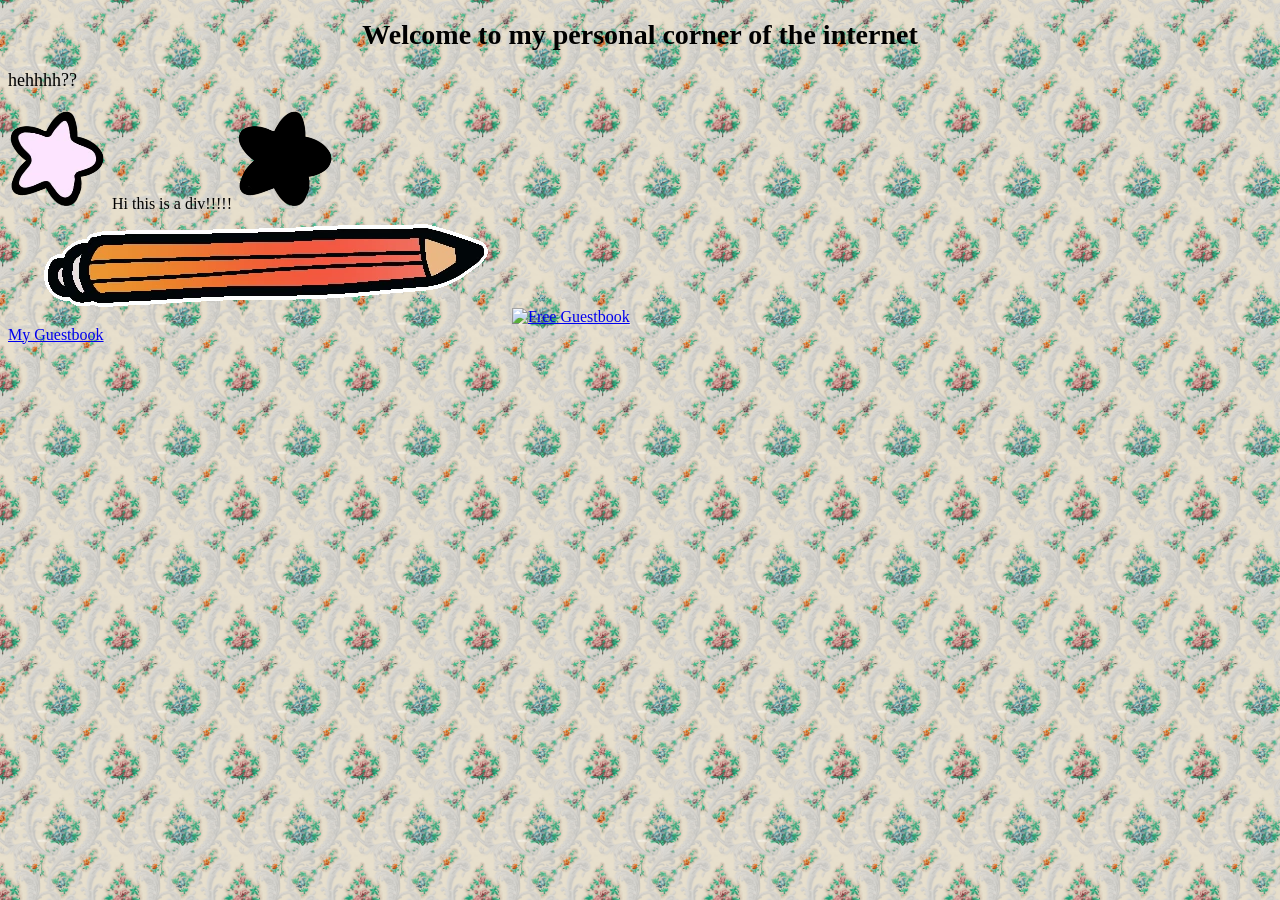
==== index.html @ 7109f37d "improved visuals, added todo list" ====
<!DOCTYPE html>
<html lang="en">
<head>
    <link rel="stylesheet" href="style.css">
    <meta charset="UTF-8">
    <meta name="description" content="Notes with Broph portfolio website">
    <meta name="keywords" content="Graphic Design, Facilitation, Creativity">
    <meta name="author" content="Megan Brophy">
    <meta name="viewport" content="width=device-width: 80%, initial-scale=1.0">
    <title>Notes With Broph</title>
</head>
<body>
    <h1>Welcome to my personal corner of the internet</h1>
    <p>hehhhh??</p>
    <div id="container">
        <img src = "assets/pinkstar.webp">
        <text>Hi this is a div!!!!!</text>
        <img src = "assets/blackstar.webp">
    </div>
    <img src = 'assets\pencil.webp'>
    <a href="http://www.smartgb.com" target="_blank"><img alt="Free Guestbook" border="0" src="http://extras2.smartgb.com/b/logo3_88_31.gif" width="88" height="31"></a><br><a href="http://users2.smartgb.com/g/g.php?a=s&i=g26-41610-8c">My Guestbook</a>

</body>
</html>
---- style.css ----
body {
    background-image: url('assets/bg.jpg');
    background-size: 120px;

}

@font-face {
    font-family: "noteswithbroph";
    src: url('assets/NotesWithBroph-Regular.ttf') format("truetype");
}

div.main {
  background-image: url('assets/background.webp');
  max-width: 1000px;
  margin: 0 auto;
  color: black;
  border-radius:25px;
}

div.container {
    background-color: white; 
    border: pink 3px dashed;
    padding: var(--padding);
    max-width: 700px;
    margin: 0 auto;
    color: black;
    border-radius: 25px;
}

div.scrollable {
    background-color: rgb(194, 96, 96); 
    border: pink 3px dashed;
    padding: var(--padding);
    max-width: 700px;
    max-height: 150px;
    margin: 0 auto;
    color: black;
    border-radius: 25px;
    overflow:auto;
}

div.portfolio {
    background-color: rgb(52, 151, 190); 
    padding: var(--padding);
    max-width: 700px;
    max-height: 100px;
    margin: 0 auto;
    color: black;
    border-radius: 25px;
}

header {
    text-align: center;
}

h1 {
  color: black;
  text-align: center;
  font-family: "noteswithbroph";
  font-size: 28px;
}

h2 {
  font-family: "noteswithbroph";
  font-size: 24px;
  text-align: center;
}

h3 {
  font-family: "noteswithbroph";
  font-size: 18px;
  text-align: center;
}

p {
  font-family: "noteswithbroph";
  font-size: 18px;
}

.draggable {
  touch-action: none;
  user-select: none;
  cursor: grab;
}

.draggable:active {
  cursor: grabbing;
}
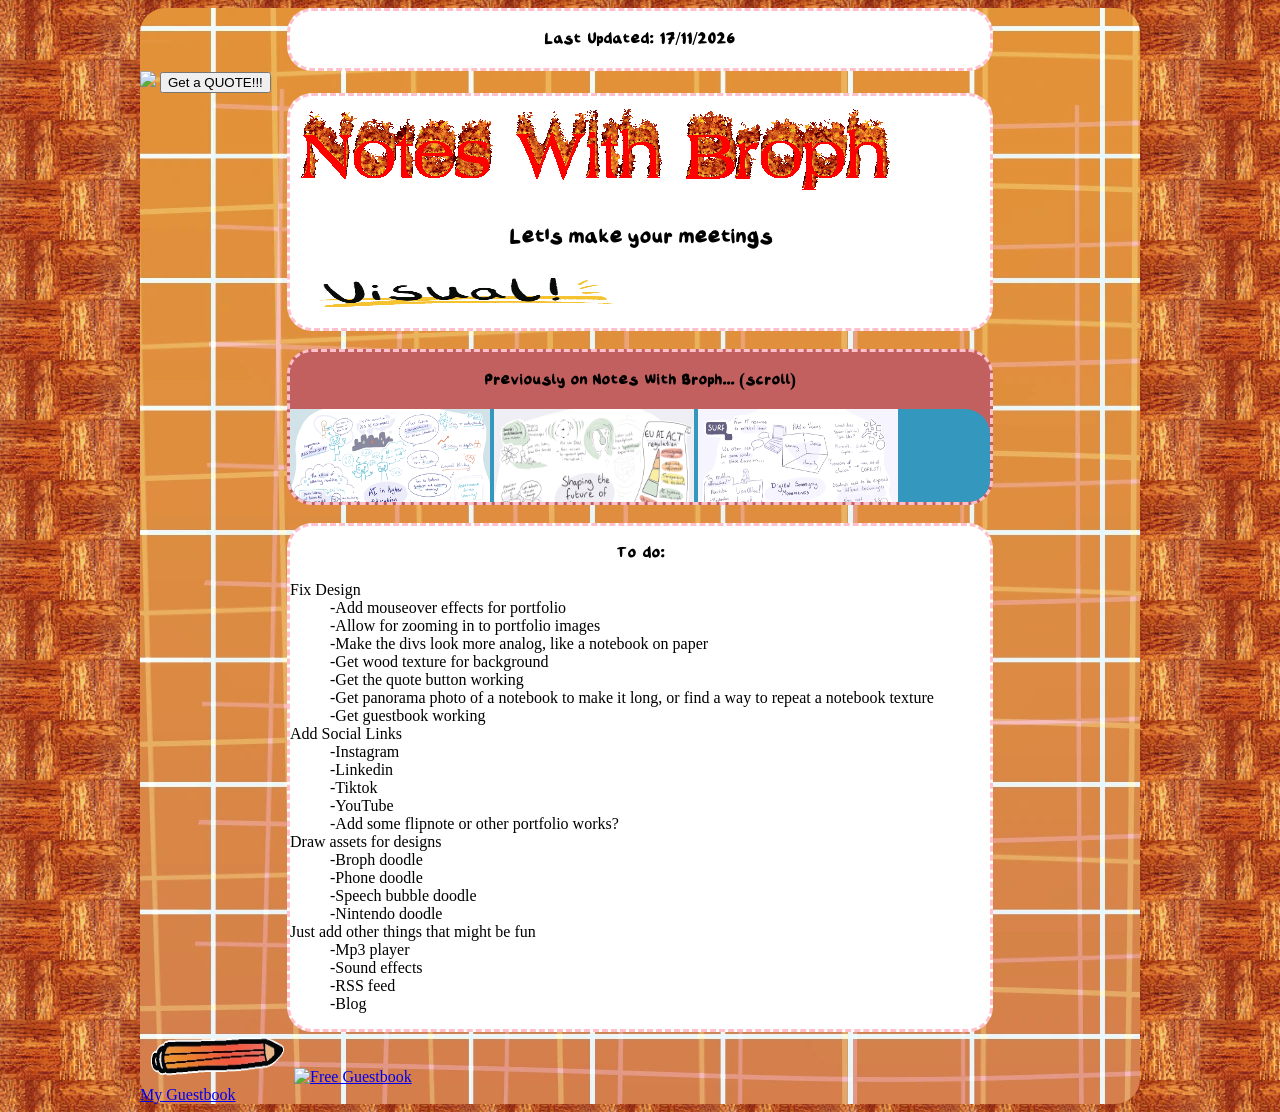
==== commit fb0607f2: "added new assets" ====
--- a/index.html
+++ b/index.html
@@ -2,6 +2,8 @@
 <html lang="en">
 <head>
     <link rel="stylesheet" href="style.css">
+    <script src="https://cdn.jsdelivr.net/npm/interactjs/dist/interact.min.js" defer></script>
+    <script src="main.js" defer></script>
     <meta charset="UTF-8">
     <meta name="description" content="Notes with Broph portfolio website">
     <meta name="keywords" content="Graphic Design, Facilitation, Creativity">
@@ -10,15 +12,66 @@
     <title>Notes With Broph</title>
 </head>
 <body>
-    <h1>Welcome to my personal corner of the internet</h1>
-    <p>hehhhh??</p>
-    <div id="container">
-        <img src = "assets/pinkstar.webp">
-        <text>Hi this is a div!!!!!</text>
-        <img src = "assets/blackstar.webp">
+    <div class="main">
+        <div class="container">
+            <h3>Last Updated: 17/11/2026</h3>
+        </div>
+        <div class=""container">
+            <img src="logo.webp">
+            <button> Get a QUOTE!!! </button>
+            <div class = container>
+
+            <img src="assets/title.gif">
+            <h2>Let's make your meetings</h2> 
+            <centre>
+                <p>
+                <img src="assets/visual.GIF" alt="visual, but it's animated" width="350" height="40" align="middle">
+                </p>
+            </centre>
+            </div>
+        </div>
+        <br>
+        <div class="scrollable">
+            <h3>Previously on Notes With Broph... (scroll)</h3>
+            <div class ="portfolio">
+                <img src="assets/ai_higher_education.webp" alt="visual summary of concerns about AI in higher education" width="200" height="180">
+                <img src="assets/shaping_future_learning.webp" alt="visual summary of how AI may impact the future of learning and education" width="200" height="180">
+                <img src="assets/digital_sovereignty.webp" alt="visual summary of digital sovereignty movements in Europe" width="200" height="180">
+            </div> 
+        <img src = "assets/pinkstar.webp" alt="star" width="20" height="20"> <img src = "assets/blackstar.webp" alt="star" width="20" height="20">
+        </div>
+        <br>
+        <div class="container">
+            <h3>To do:</h3>
+            <dl>
+                <dt>Fix Design</dt>
+                    <dd>-Add mouseover effects for portfolio</dd>
+                    <dd>-Allow for zooming in to portfolio images</dd>
+                    <dd>-Make  the divs look more analog, like a notebook on paper</dd>
+                    <dd>-Get wood texture for background</dd>
+                    <dd>-Get the quote button working</dd>
+                    <dd>-Get panorama photo of a notebook to make it long, or find a way to repeat a notebook texture</dd>
+                    <dd>-Get guestbook working</dd>
+                <dt>Add Social Links</dt>
+                    <dd>-Instagram</dd>
+                    <dd>-Linkedin</dd>
+                    <dd>-Tiktok</dd>
+                    <dd>-YouTube</dd>
+                    <dd>-Add some flipnote or other portfolio works?</dd>
+                <dt>Draw assets for designs</dt>
+                    <dd>-Broph doodle</dd>
+                    <dd>-Phone doodle</dd>
+                    <dd>-Speech bubble doodle</dd>
+                    <dd>-Nintendo doodle</dd>
+                <dt>Just add other things that might be fun</dt>
+                    <dd>-Mp3 player</dd>
+                    <dd>-Sound effects</dd>
+                    <dd>-RSS feed</dd>
+                    <dd>-Blog</dd>
+            </dl>
+        </div>
+        <img src="assets/pencil.webp" alt="pencil" width="150" height="50" class="draggable">
+        <a href="http://www.smartgb.com" target="_blank"><img alt="Free Guestbook" border="0" src="http://extras2.smartgb.com/b/logo3_88_31.gif" width="88" height="31"></a><br><a href="http://users2.smartgb.com/g/g.php?a=s&i=g26-41610-8c">My Guestbook</a>
     </div>
-    <img src = 'assets\pencil.webp'>
-    <a href="http://www.smartgb.com" target="_blank"><img alt="Free Guestbook" border="0" src="http://extras2.smartgb.com/b/logo3_88_31.gif" width="88" height="31"></a><br><a href="http://users2.smartgb.com/g/g.php?a=s&i=g26-41610-8c">My Guestbook</a>
-
 </body>
 </html> 
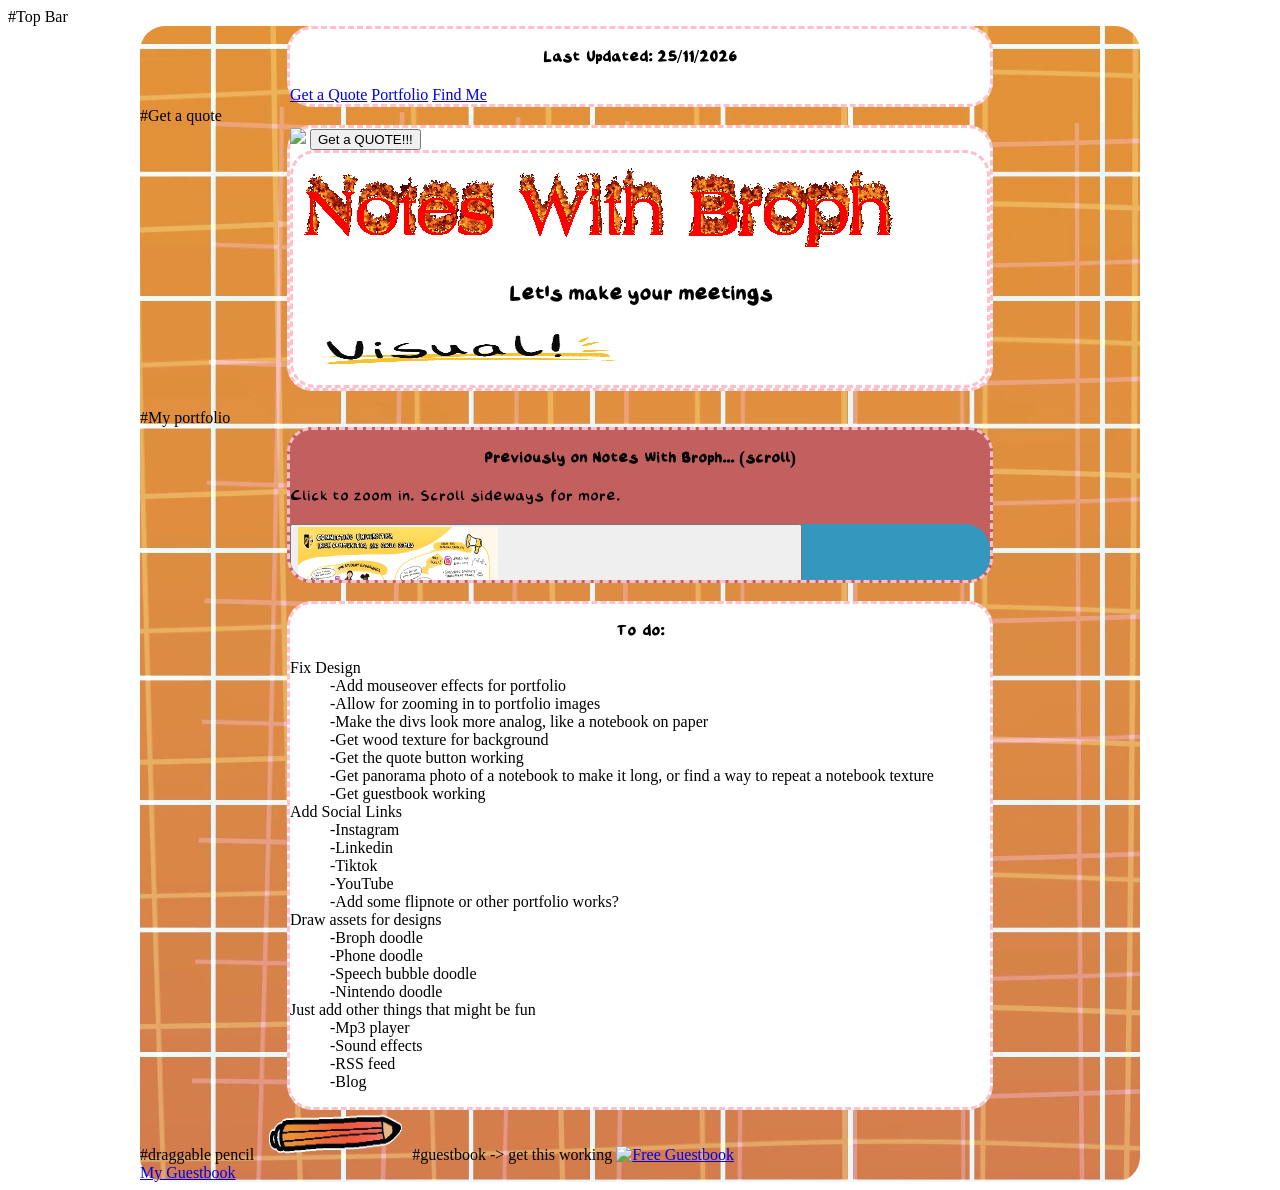
==== commit 246c6be7: "Add new assets and update index.html for improved portfolio section" ====
--- a/index.html
+++ b/index.html
@@ -12,11 +12,19 @@
     <title>Notes With Broph</title>
 </head>
 <body>
+
+#Top Bar
     <div class="main">
         <div class="container">
-            <h3>Last Updated: 17/11/2026</h3>
+            <h3>Last Updated: 25/11/2026</h3>
+            <a href="#quote">Get a Quote</a>
+            <a href="#portfolio">Portfolio</a>
+            <a href="#socials">Find Me</a>
         </div>
-        <div class=""container">
+
+#Get a quote
+        <section id="quote">
+        <div class="container">
             <img src="logo.webp">
             <button> Get a QUOTE!!! </button>
             <div class = container>
@@ -30,17 +38,53 @@
             </centre>
             </div>
         </div>
+        </section>
         <br>
+
+#My portfolio     
+        <section id="portfolio">
         <div class="scrollable">
             <h3>Previously on Notes With Broph... (scroll)</h3>
+            <p>Click to zoom in. Scroll sideways for more.</p>
             <div class ="portfolio">
+                <button class="polaroid" style="--r:-2deg" data-src="assets/den_haag_uni_project.webp">
+                <img src="assets/den_haag_uni_project.webp" alt="visual summary of a meeting with Den Haag GAA regarding using the Gaelic Games Development Fun to improve integration with local universities." width="200" height="180">
+                <span>Den Haag GAA University Collaboration Proposal</span>
+                </button>
+
+                <button class="polaroid" style="--r:-2deg" data-src="assets/shaping_future_learning.webp">
+                <img src="assets/shaping_future_learning.webp" alt="visual summary of how AI may impact the future of learning and education" width="200" height="180">
+                <span>Shaping Future Learning</span>
+                </button>
+
+                <button class="polaroid" style="--r:-2deg" data-src="assets/gge_coaching_full.webp">
+                <img src="assets/gge_coaching_full.webp" alt="visual summary of the introduction to Gaelic Games Coaching training that took place in Brussels." width="200" height="180">
+                <span>Intro to Gaelic Games Coaching Training</span>
+                </button>
+
+                <button class="polaroid" style="--r:-2deg" data-src="assets/digital_sovereignty.webp">
+                <img src="assets/digital_sovereignty.webp" alt="visual summary of digital sovereignty movements in Europe and at the European Union level" width="200" height="180">
+                <span>European Digital Sovereignty</span>
+                </button>
+
+                <button class="polaroid" style="--r:-2deg" data-src="assets/ai_higher_education.webp">
                 <img src="assets/ai_higher_education.webp" alt="visual summary of concerns about AI in higher education" width="200" height="180">
-                <img src="assets/shaping_future_learning.webp" alt="visual summary of how AI may impact the future of learning and education" width="200" height="180">
-                <img src="assets/digital_sovereignty.webp" alt="visual summary of digital sovereignty movements in Europe" width="200" height="180">
+                <span>AI in higher education</span>
+                </button>
+
+                <button class="polaroid" style="--r:-2deg" data-src="assets/team4teams_q4_2026.webp">
+                <img src="assets/team4teams_q4_2026.webp" alt="visual summary of the q4 2026 meeting for the organisation Team4Teams" width="200" height="180">
+                <span>European Digital Sovereignty</span>
+                </button>
+
             </div> 
+
         <img src = "assets/pinkstar.webp" alt="star" width="20" height="20"> <img src = "assets/blackstar.webp" alt="star" width="20" height="20">
         </div>
+        </section>
+
         <br>
+
         <div class="container">
             <h3>To do:</h3>
             <dl>
@@ -70,8 +114,13 @@
                     <dd>-Blog</dd>
             </dl>
         </div>
+
+        #draggable pencil
         <img src="assets/pencil.webp" alt="pencil" width="150" height="50" class="draggable">
+
+        #guestbook -> get this working
         <a href="http://www.smartgb.com" target="_blank"><img alt="Free Guestbook" border="0" src="http://extras2.smartgb.com/b/logo3_88_31.gif" width="88" height="31"></a><br><a href="http://users2.smartgb.com/g/g.php?a=s&i=g26-41610-8c">My Guestbook</a>
     </div>
+    
 </body>
 </html> 
--- a/style.css
+++ b/style.css
@@ -1,12 +1,24 @@
+@font-face {
+    font-family: "noteswithbroph";
+    src: url('assets/NotesWithBroph-Regular.ttf') format("truetype");
+
+:root {
+    --ink: #1f1b2e;
+    --paper: #fffdf5;
+    --line: #cfe3ee;
+    --pink: #ff8fb8;
+    --blue: #3497be;
+    --tape: #ffe27a;
+    --hand: "noteswithbroph";
+    --type: "Courier New";
+}
+
 body {
     background-image: url('assets/bg.jpg');
     background-size: 120px;
-
+    font: 16px
 }
 
-@font-face {
-    font-family: "noteswithbroph";
-    src: url('assets/NotesWithBroph-Regular.ttf') format("truetype");
 }
 
 div.main {
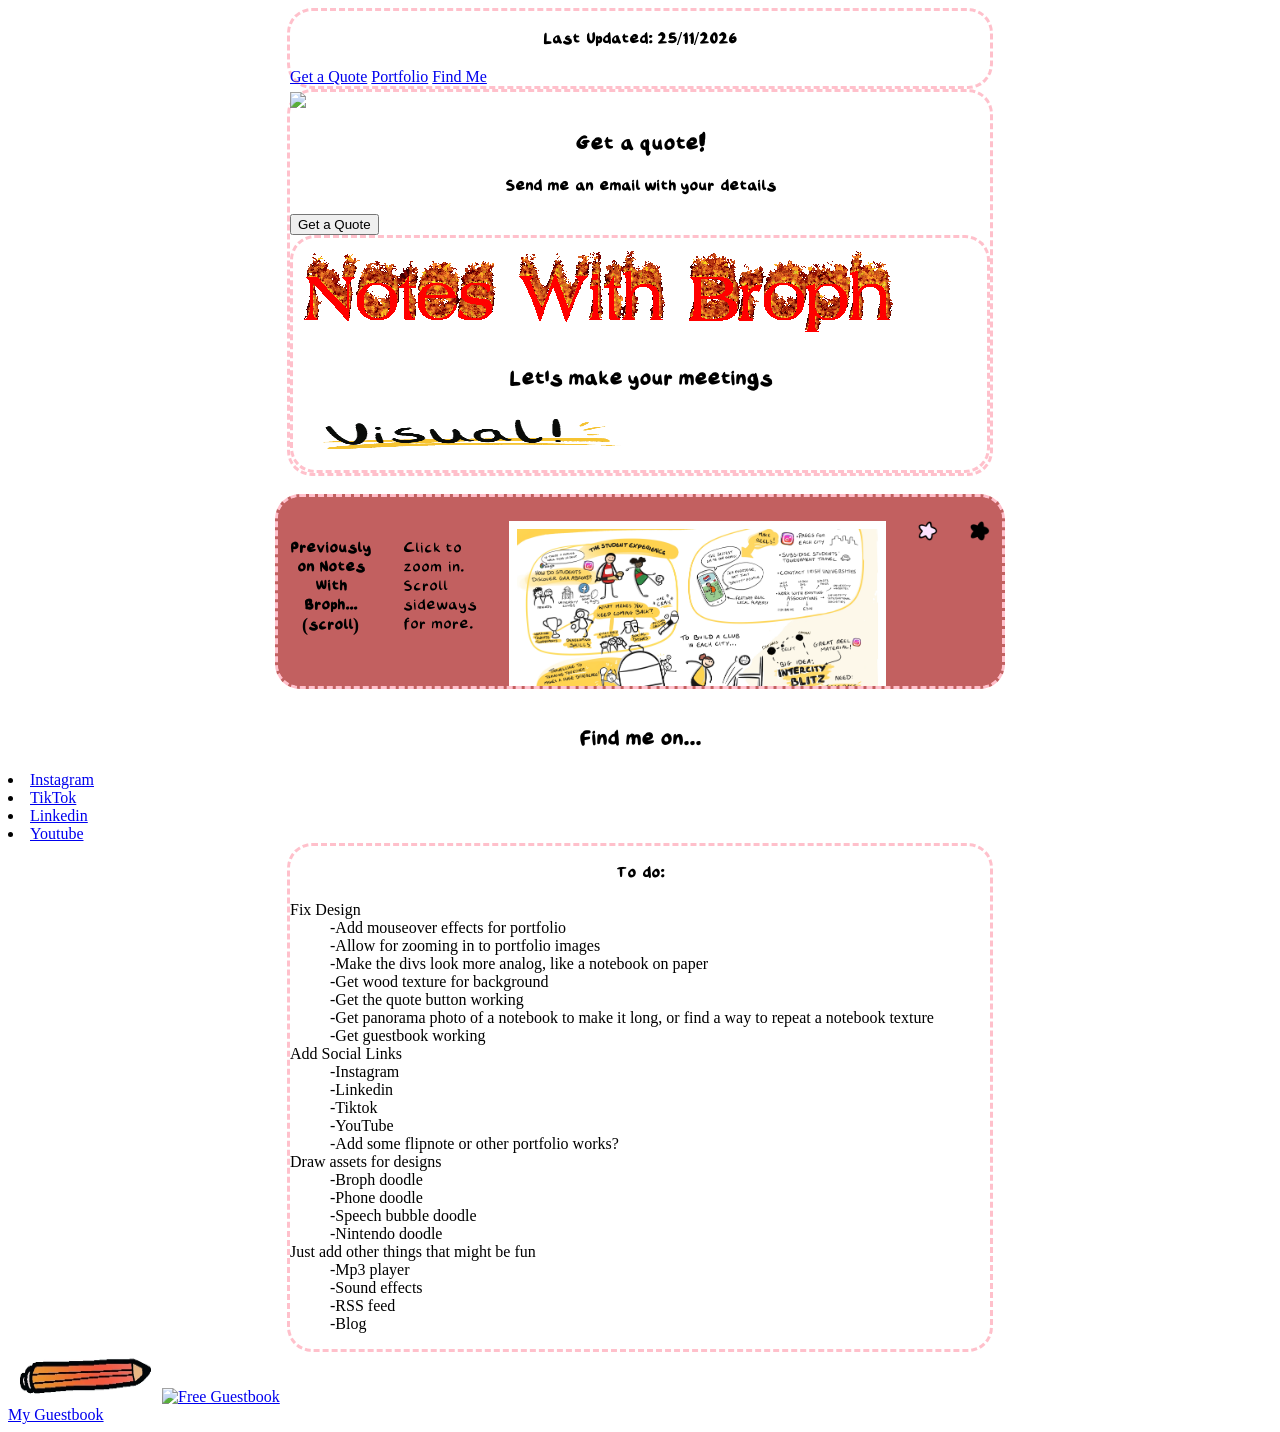
==== commit bc355826: "Refactor index.html and style.css for improved layout and styling" ====
--- a/index.html
+++ b/index.html
@@ -13,8 +13,8 @@
 </head>
 <body>
 
-#Top Bar
-    <div class="main">
+<!-- Top Bar -->
+    <div class="bg">
         <div class="container">
             <h3>Last Updated: 25/11/2026</h3>
             <a href="#quote">Get a Quote</a>
@@ -22,18 +22,22 @@
             <a href="#socials">Find Me</a>
         </div>
 
-#Get a quote
+<!-- Get a quote -->
         <section id="quote">
         <div class="container">
             <img src="logo.webp">
-            <button> Get a QUOTE!!! </button>
+            <!-- How do I get buttons working-->
+            <h2>Get a quote!</h2> <h3> Send me an email with your details</h3>
+            <a href="mailto:noteswithbroph@gmail.com">
+                 <button id="btnOutlook">Get a Quote</button>
+            </a>
             <div class = container>
 
             <img src="assets/title.gif">
             <h2>Let's make your meetings</h2> 
             <centre>
                 <p>
-                <img src="assets/visual.GIF" alt="visual, but it's animated" width="350" height="40" align="middle">
+                <img src="assets/visual.GIF" alt="the word visual, but it's animated" width="350" height="40" align="middle">
                 </p>
             </centre>
             </div>
@@ -41,7 +45,7 @@
         </section>
         <br>
 
-#My portfolio     
+<!-- My portfolio -->     
         <section id="portfolio">
         <div class="scrollable">
             <h3>Previously on Notes With Broph... (scroll)</h3>
@@ -85,6 +89,18 @@
 
         <br>
 
+        <section id="socials">
+            <h2 id="socials">Find me on...</h2>
+            <!--add doodle gifs of each logo-->
+            <ul class="socials"></ul>
+                <li><a href="https://www.instagram.com/noteswithbroph/">Instagram</a></li>
+                <li><a href="https://www.tiktok.com/@noteswithbroph">TikTok</a></li>
+                <li><a href="https://www.linkedin.com/in/meganbrophydesign/">Linkedin</a></li>
+                <!--update to actual nwb page-->
+                <li><a href="https://www.youtube.com/@meggodoodles">Youtube</a></li>
+            </ul>
+        </section>
+
         <div class="container">
             <h3>To do:</h3>
             <dl>
@@ -115,10 +131,10 @@
             </dl>
         </div>
 
-        #draggable pencil
+        <!-- draggable pencil -->
         <img src="assets/pencil.webp" alt="pencil" width="150" height="50" class="draggable">
 
-        #guestbook -> get this working
+        <!-- guestbook -> get this working -->
         <a href="http://www.smartgb.com" target="_blank"><img alt="Free Guestbook" border="0" src="http://extras2.smartgb.com/b/logo3_88_31.gif" width="88" height="31"></a><br><a href="http://users2.smartgb.com/g/g.php?a=s&i=g26-41610-8c">My Guestbook</a>
     </div>
     
--- a/style.css
+++ b/style.css
@@ -18,6 +18,12 @@
     background-size: 120px;
     font: 16px
 }
+
+}
+
+div.bg {
+    background-color: var(--blue);
+    color: var(--blue);
 
 }
 
@@ -42,13 +48,16 @@
 div.scrollable {
     background-color: rgb(194, 96, 96); 
     border: pink 3px dashed;
-    padding: var(--padding);
+    padding: 24px 12px 32px;
     max-width: 700px;
     max-height: 150px;
     margin: 0 auto;
     color: black;
+    display: flex; 
+    gap: 32px;
     border-radius: 25px;
-    overflow:auto;
+    overflow-x:auto; 
+    scroll-snap-type: x proximity;
 }
 
 div.portfolio {
@@ -60,6 +69,32 @@
     color: black;
     border-radius: 25px;
 }
+
+.polaroid {
+  position: relative; 
+  flex: 0 0 224px; 
+  scroll-snap-align: center;
+  padding: 8px 8px 12px; 
+  cursor: zoom-in;
+  background: #fff; 
+  border: 2px solid var(--ink); 
+  box-shadow: 4px 4px 0 var(--ink);
+  tranform: rotate(var(--r));
+  transition: transform 0.5s var(--ease);
+  color: var(--ink);
+}
+.polaroid::before {
+    content: ""; 
+    position: absolute; top: -12px; left: 50%;
+    width: 64px; height: 20px; margin-left: -32px;
+    background: var(--tape); 
+    opacity: 0.85; 
+    transform: rotate(-4deg);
+}
+.polaroid img { display: block; width: 100%; height: 180px; object-fit: cover; }
+.polaroid span { display: block; margin-top: 8px; font-size: 18px; line-height: 24px; }
+.polaroid:hover { transform: rotate(0) scale(1.04); }
+.polaroid:active { transform: rotate(0) scale(0.98); }
 
 header {
     text-align: center;
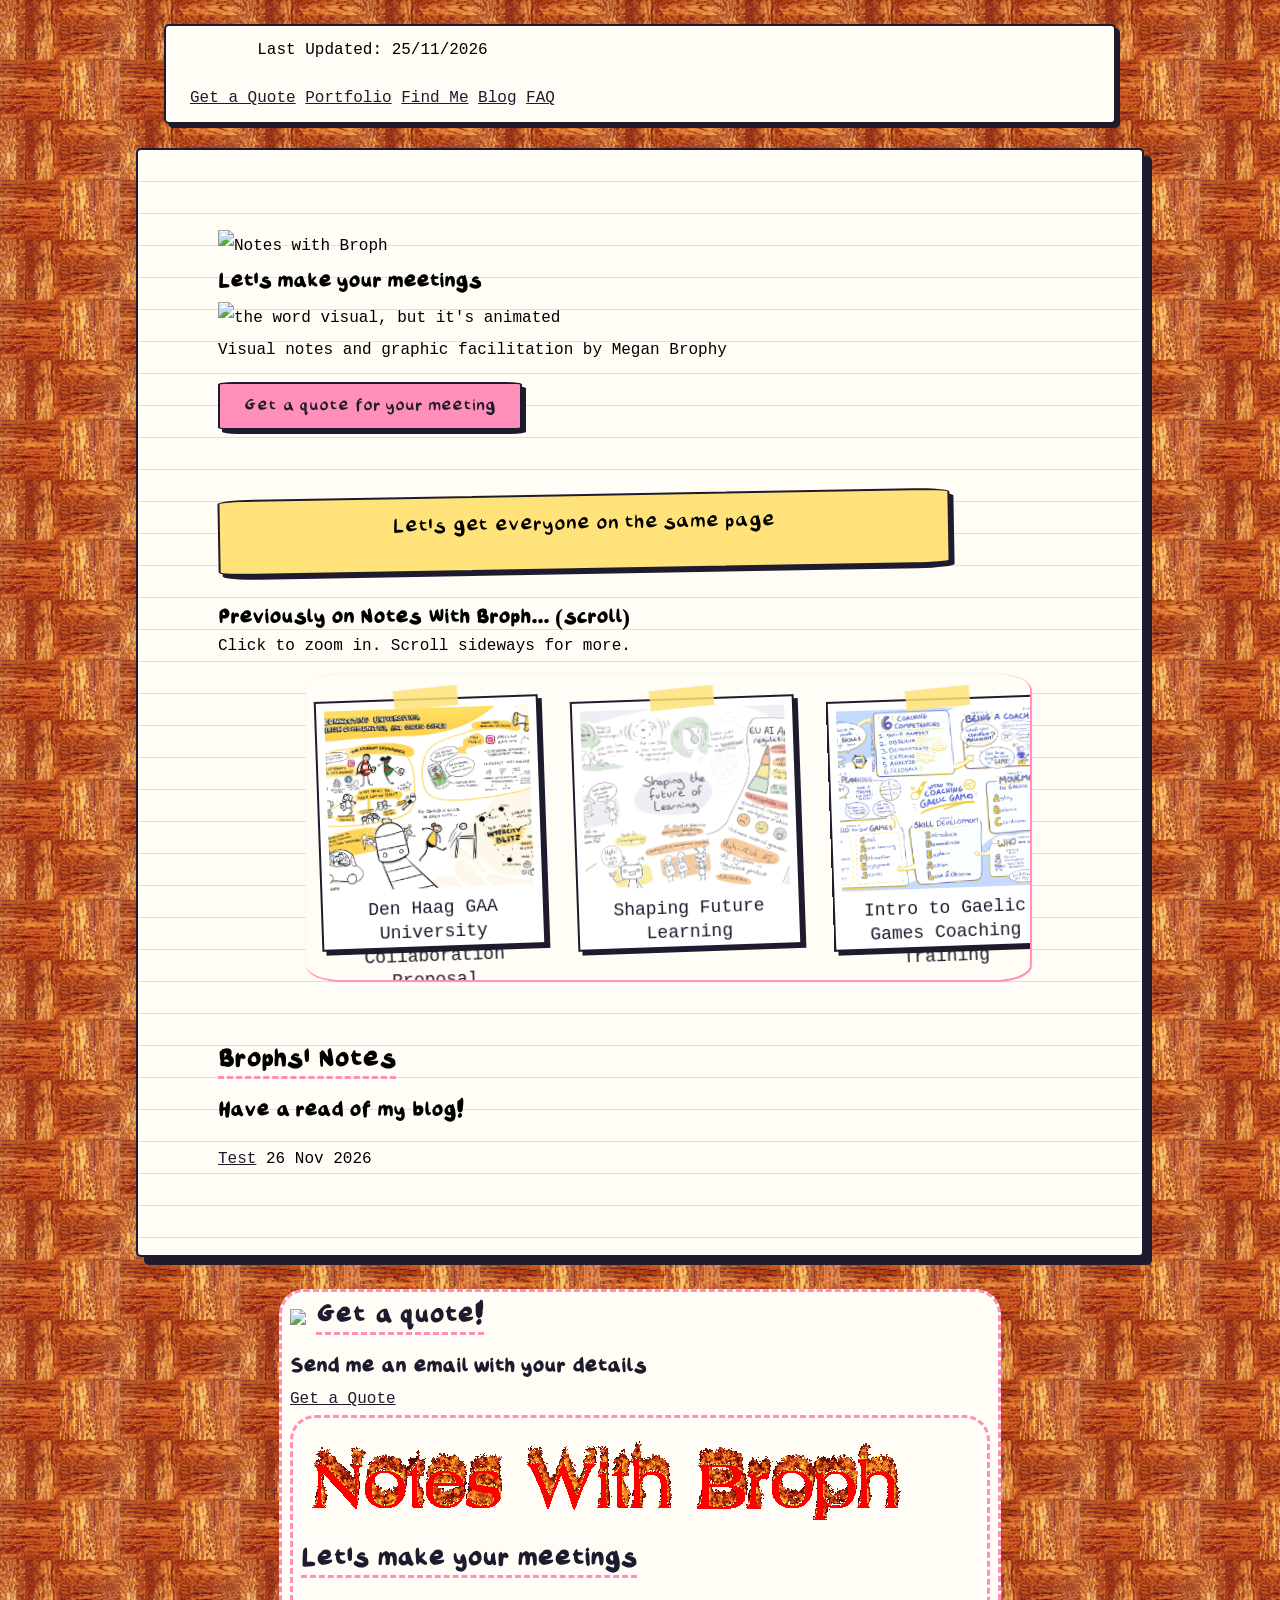
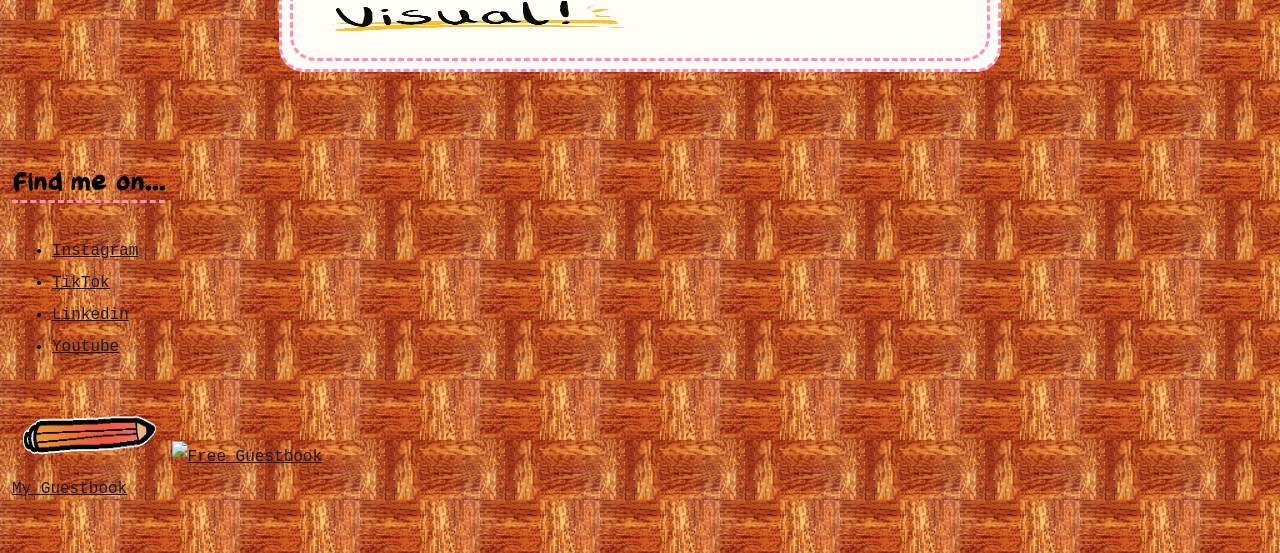
==== commit c5c55017: "Add blog post template, enhance main page structure, and implement zoom functionality for portfolio " ====
--- a/index.html
+++ b/index.html
@@ -8,51 +8,45 @@
     <meta name="description" content="Notes with Broph portfolio website">
     <meta name="keywords" content="Graphic Design, Facilitation, Creativity">
     <meta name="author" content="Megan Brophy">
-    <meta name="viewport" content="width=device-width: 80%, initial-scale=1.0">
+    <meta name="viewport" content="width=device-width, initial-scale=1.0">
     <title>Notes With Broph</title>
 </head>
 <body>
 
 <!-- Top Bar -->
-    <div class="bg">
-        <div class="container">
-            <h3>Last Updated: 25/11/2026</h3>
+    <header class="topbar">
+        <nav>
+            <p>Last Updated: 25/11/2026</p>
             <a href="#quote">Get a Quote</a>
             <a href="#portfolio">Portfolio</a>
             <a href="#socials">Find Me</a>
-        </div>
+            <a href="#blog">Blog</a>
+            <a href="#faq">FAQ</a>
+        </nav>
+    </header>
 
-<!-- Get a quote -->
-        <section id="quote">
-        <div class="container">
-            <img src="logo.webp">
-            <!-- How do I get buttons working-->
-            <h2>Get a quote!</h2> <h3> Send me an email with your details</h3>
-            <a href="mailto:noteswithbroph@gmail.com">
-                 <button id="btnOutlook">Get a Quote</button>
-            </a>
-            <div class = container>
+<div class ="page">
+    <main>
+        <!--0. hero-->
+        <section id="top">
+            <!--fix logo.webp-->
+            <img src="logo.webp" alt="Notes with Broph">
+            <h1>Let's make your meetings</h1>
+            <!--animated word: visual-->
+            <img src="assets/visual.gif" alt="the word visual, but it's animated" width="350" height="60">
+            <p>Visual notes and graphic facilitation by Megan Brophy</p>
+            <a class="btn" href="mailto:noteswithbroph@gmail.com?subject=Quote%20request">Get a quote for your meeting</a>
+        </section>
 
-            <img src="assets/title.gif">
-            <h2>Let's make your meetings</h2> 
-            <centre>
-                <p>
-                <img src="assets/visual.GIF" alt="the word visual, but it's animated" width="350" height="40" align="middle">
-                </p>
-            </centre>
-            </div>
-        </div>
-        </section>
-        <br>
+        <div class="sticky"><p>Let's get everyone on the same page</p></div>
 
-<!-- My portfolio -->     
+        <!--1. portfolio-->
         <section id="portfolio">
-        <div class="scrollable">
             <h3>Previously on Notes With Broph... (scroll)</h3>
-            <p>Click to zoom in. Scroll sideways for more.</p>
-            <div class ="portfolio">
+            <p class="small">Click to zoom in. Scroll sideways for more.</p>
+            <div class="scrollable">    
                 <button class="polaroid" style="--r:-2deg" data-src="assets/den_haag_uni_project.webp">
-                <img src="assets/den_haag_uni_project.webp" alt="visual summary of a meeting with Den Haag GAA regarding using the Gaelic Games Development Fun to improve integration with local universities." width="200" height="180">
+                <img src="assets/den_haag_uni_project.webp" alt="visual summary of a meeting with Den Haag GAA regarding using the Gaelic Games Development Fund to improve integration with local universities." width="200" height="180">
                 <span>Den Haag GAA University Collaboration Proposal</span>
                 </button>
 
@@ -78,21 +72,63 @@
 
                 <button class="polaroid" style="--r:-2deg" data-src="assets/team4teams_q4_2026.webp">
                 <img src="assets/team4teams_q4_2026.webp" alt="visual summary of the q4 2026 meeting for the organisation Team4Teams" width="200" height="180">
-                <span>European Digital Sovereignty</span>
+                <span>Team4Teams Q4 2026 meeting</span>
                 </button>
+                <img src = "assets/pinkstar.webp" alt="star" width="20" height="20"> <img src = "assets/blackstar.webp" alt="star" width="20" height="20">
+            </div>
+        </section>
 
-            </div> 
+        <!--2. blog notes-->
+        <section id="blog">
+            <h2> Brophs' Notes</h2>
+            <h3>Have a read of my blog!</h3>
+            <ul class ="posts">
+                <!--get files from /blog. Copy line for every new post-->
+                <li><a href="blog/test.html">Test</a> <span class="small">26 Nov 2026</span></li>
+            </ul>
+        </section>
 
-        <img src = "assets/pinkstar.webp" alt="star" width="20" height="20"> <img src = "assets/blackstar.webp" alt="star" width="20" height="20">
+        <!--3. faq-->
+        <!--4. Quote + socials-->
+    </main>
+
+    <footer>
+        <!--add a footer-->
+    </footer>
+
+    <!--add zoom ability-->
+    <dialog id="zoom">
+        <img id="zoom-image" alt="">
+        <button class="btn" id="zoom-close" type=""button>Close</button>
+    </dialog>
+
+</div>
+<!-- Get a quote -->
+        <section id="quote">
+        <div class="container">
+            <img src="logo.webp">
+            <!-- How do I get buttons working-->
+            <h2>Get a quote!</h2> <h3> Send me an email with your details</h3>
+            <a href="mailto:noteswithbroph@gmail.com">
+                <!--add clickable image--> Get a Quote
+            </a>
+            <div class = container>
+
+            <img src="assets/title.gif">
+            <h2>Let's make your meetings</h2> 
+                <p>
+                <img src="assets/visual.GIF" alt="the word visual, but it's animated" width="350" height="40" align="middle">
+                </p>
+            </div>
         </div>
-        </section>
+    </section>
 
         <br>
 
         <section id="socials">
-            <h2 id="socials">Find me on...</h2>
+            <h2>Find me on...</h2>
             <!--add doodle gifs of each logo-->
-            <ul class="socials"></ul>
+            <ul class="socials">
                 <li><a href="https://www.instagram.com/noteswithbroph/">Instagram</a></li>
                 <li><a href="https://www.tiktok.com/@noteswithbroph">TikTok</a></li>
                 <li><a href="https://www.linkedin.com/in/meganbrophydesign/">Linkedin</a></li>
@@ -101,35 +137,6 @@
             </ul>
         </section>
 
-        <div class="container">
-            <h3>To do:</h3>
-            <dl>
-                <dt>Fix Design</dt>
-                    <dd>-Add mouseover effects for portfolio</dd>
-                    <dd>-Allow for zooming in to portfolio images</dd>
-                    <dd>-Make  the divs look more analog, like a notebook on paper</dd>
-                    <dd>-Get wood texture for background</dd>
-                    <dd>-Get the quote button working</dd>
-                    <dd>-Get panorama photo of a notebook to make it long, or find a way to repeat a notebook texture</dd>
-                    <dd>-Get guestbook working</dd>
-                <dt>Add Social Links</dt>
-                    <dd>-Instagram</dd>
-                    <dd>-Linkedin</dd>
-                    <dd>-Tiktok</dd>
-                    <dd>-YouTube</dd>
-                    <dd>-Add some flipnote or other portfolio works?</dd>
-                <dt>Draw assets for designs</dt>
-                    <dd>-Broph doodle</dd>
-                    <dd>-Phone doodle</dd>
-                    <dd>-Speech bubble doodle</dd>
-                    <dd>-Nintendo doodle</dd>
-                <dt>Just add other things that might be fun</dt>
-                    <dd>-Mp3 player</dd>
-                    <dd>-Sound effects</dd>
-                    <dd>-RSS feed</dd>
-                    <dd>-Blog</dd>
-            </dl>
-        </div>
 
         <!-- draggable pencil -->
         <img src="assets/pencil.webp" alt="pencil" width="150" height="50" class="draggable">
--- a/style.css
+++ b/style.css
@@ -1,7 +1,14 @@
+/* Notes With Broph CSS
+1 Font  2 Colours 3 Top Bar 4 Basics  5 Notebook */
+
+
+/* 1. Font */
 @font-face {
     font-family: "noteswithbroph";
     src: url('assets/NotesWithBroph-Regular.ttf') format("truetype");
-
+}
+
+/* 2. Colour Variables */
 :root {
     --ink: #1f1b2e;
     --paper: #fffdf5;
@@ -9,21 +16,106 @@
     --pink: #ff8fb8;
     --blue: #3497be;
     --tape: #ffe27a;
-    --hand: "noteswithbroph";
-    --type: "Courier New";
-}
+    --ease: cubic-bezier(0.22, 1, 0.36, 1);
+    --padding: 8px;
+    --hand: "noteswithbroph", cursive;
+    --type: "Courier New", Courier, monospace;
+}
+
+/* 3. Basics */
+html { scroll-behaviour: smooth;}
 
 body {
+    margin: 0;
+    padding: 24px 12px 48px;
     background-image: url('assets/bg.jpg');
     background-size: 120px;
     font: 16px
-}
-
+    color: var(--ink);
+    font: 16px/32px var(--type);
+}
+
+h1, h2, h3 {font-family: var(--hand); margin: 0 }
+h1 { font-size 48px; line-height: 40px; }
+h2 { font-size: 30px; line-height: 32px; display: inline-block; border-bottom: 3px dashed var(--pink); margin-bottom: 16px; }
+h3 { font-size: 24px; line-height: 32px; }
+p { margin: 0 0 16px;}
+a {color: var(--ink); }
+.small {font-size 14px; line-height: 24px }
+
+section { padding: 32px 0; scroll-margin-top: 96px; }
+
+/* 4. Notebook Page */
+.page {
+  position: relative;
+  max-width: 900px;
+  margin: 0 auto;
+  border-radius: 5px;
+  padding: 48px 24px 32px 80px; /*room for margin line at the left trbl*/
+  background-color: var(--paper);
+  background-image: repeating-linear-gradient(transparent 0 31px, var(--line) 31px 32px);
+  border: 2px solid var(--ink);
+  box-shadow: 8px 8px 0 var(--ink);
+  overflow-x:auto; 
+    scroll-snap-type: x proximity;
+}
+
+.page::before {
+  content: "";
+  position: absolute; top: 0; bottom: 0, left: 56px;
+  width: 2px; background: var(--pink)
+}
+
+/* Top Bar Navigation */
+.topbar {
+    position: sticky; top: 12px; z-index: 10;
+    max-width: 900px; margin: 0 auto 24px;
+    display: flex; flex-wrap: wrap; align-items: center; gap: 8px 24px;
+    padding: 8px 24px;
+    border-radius: 5px;
+    background: var(--paper); border: 2px solid var(--ink); box-shadow: 4px 4px 0 var(--ink);
+}
+
+/*6. Hero, Button, Stickynote */
+.logo { max-height: 64px; width: auto; }
+.hero-word { display: block; max-width: 100%; height: auto margin-bottom: 16px }
+
+.btn {
+  display: inline-block;
+  padding: 8px 24px;
+  font: 20px/28px var(--hand);
+  color: var(--ink); text-decoration: none;
+  background: var(--pink);
+  border: 2px solid var(--ink);
+  box-shadow: 4px 4px 0 var(--ink);
+  cursor: pointer;
+  border-radius: 5%;
+  text-align: center;
+  transition: transform 0.3s var(--ease), box-shadow 0.3s var(--ease)
+}
+
+/*making button fun to press! Going up (translate negative x,y with shadow staying in same spot) and pressing down (no more shadow) */
+.btn:hover {transform: translate(-2px, -2px); box-shadow: 6px 6px 0 var(--ink); }
+.btn:active { transform: translate(2px, 2px); box-shadow: 0 0 0 var(--ink); }
+
+.sticky {
+    min-width: 120px; max-width: 680px; margin-top: 32px; padding: 16px 24px;
+    background: var(--tape);
+    border: 2px solid var(--ink);
+    box-shadow: 4px 4px 0 var(--ink);
+    transform: rotate(-1deg);
+    font: 24px/24px var(--hand);
+    justify-content: center;
+    align-items: center;
+    border-radius: 5%;
+    text-align: center;
+    display: flex;
+    overflow-x:auto; 
+    scroll-snap-type: x proximity;
 }
 
 div.bg {
     background-color: var(--blue);
-    color: var(--blue);
 
 }
 
@@ -31,57 +123,53 @@
   background-image: url('assets/background.webp');
   max-width: 1000px;
   margin: 0 auto;
-  color: black;
+  color: var(--ink);
   border-radius:25px;
 }
 
 div.container {
-    background-color: white; 
-    border: pink 3px dashed;
+    background-color: var(--paper); 
+    border: var(--pink) 3px dashed;
     padding: var(--padding);
     max-width: 700px;
     margin: 0 auto;
-    color: black;
+    color: var(--ink);
     border-radius: 25px;
 }
 
 div.scrollable {
-    background-color: rgb(194, 96, 96); 
-    border: pink 3px dashed;
+    background-color: var(--paper); 
     padding: 24px 12px 32px;
     max-width: 700px;
-    max-height: 150px;
+    max-height: 250px;
     margin: 0 auto;
-    color: black;
+    box-shadow: 1px 1px 1px 1px var(--pink);
+    color: var(--ink);
     display: flex; 
     gap: 32px;
-    border-radius: 25px;
+    border-radius: 5%;
     overflow-x:auto; 
     scroll-snap-type: x proximity;
 }
 
-div.portfolio {
-    background-color: rgb(52, 151, 190); 
-    padding: var(--padding);
-    max-width: 700px;
-    max-height: 100px;
-    margin: 0 auto;
-    color: black;
-    border-radius: 25px;
-}
+/*Blog posts*/
+.posts { padding: 0; list-style: none; }
+.posts li {margin-bottom: 8px; }
 
 .polaroid {
   position: relative; 
   flex: 0 0 224px; 
   scroll-snap-align: center;
   padding: 8px 8px 12px; 
+  font: inherit;
+  color: var(--ink);
   cursor: zoom-in;
   background: #fff; 
   border: 2px solid var(--ink); 
+  cursor: zoom-in;
   box-shadow: 4px 4px 0 var(--ink);
-  tranform: rotate(var(--r));
+  transform: rotate(var(--r));
   transition: transform 0.5s var(--ease);
-  color: var(--ink);
 }
 .polaroid::before {
     content: ""; 
@@ -96,32 +184,13 @@
 .polaroid:hover { transform: rotate(0) scale(1.04); }
 .polaroid:active { transform: rotate(0) scale(0.98); }
 
+dialog { max-width: 92vw; padding: 16px; background: var(--paper); border: 2px solid var(--ink); box-shadow: 8px 8px 0 var(--ink); }
+dialog::backdrop { background: rgba(31, 27, 46, 0.75); }
+dialog img { display: block; max-width: 100%; max-height: 70vh; margin: 0 auto 16px; }
+
+
 header {
     text-align: center;
-}
-
-h1 {
-  color: black;
-  text-align: center;
-  font-family: "noteswithbroph";
-  font-size: 28px;
-}
-
-h2 {
-  font-family: "noteswithbroph";
-  font-size: 24px;
-  text-align: center;
-}
-
-h3 {
-  font-family: "noteswithbroph";
-  font-size: 18px;
-  text-align: center;
-}
-
-p {
-  font-family: "noteswithbroph";
-  font-size: 18px;
 }
 
 .draggable {
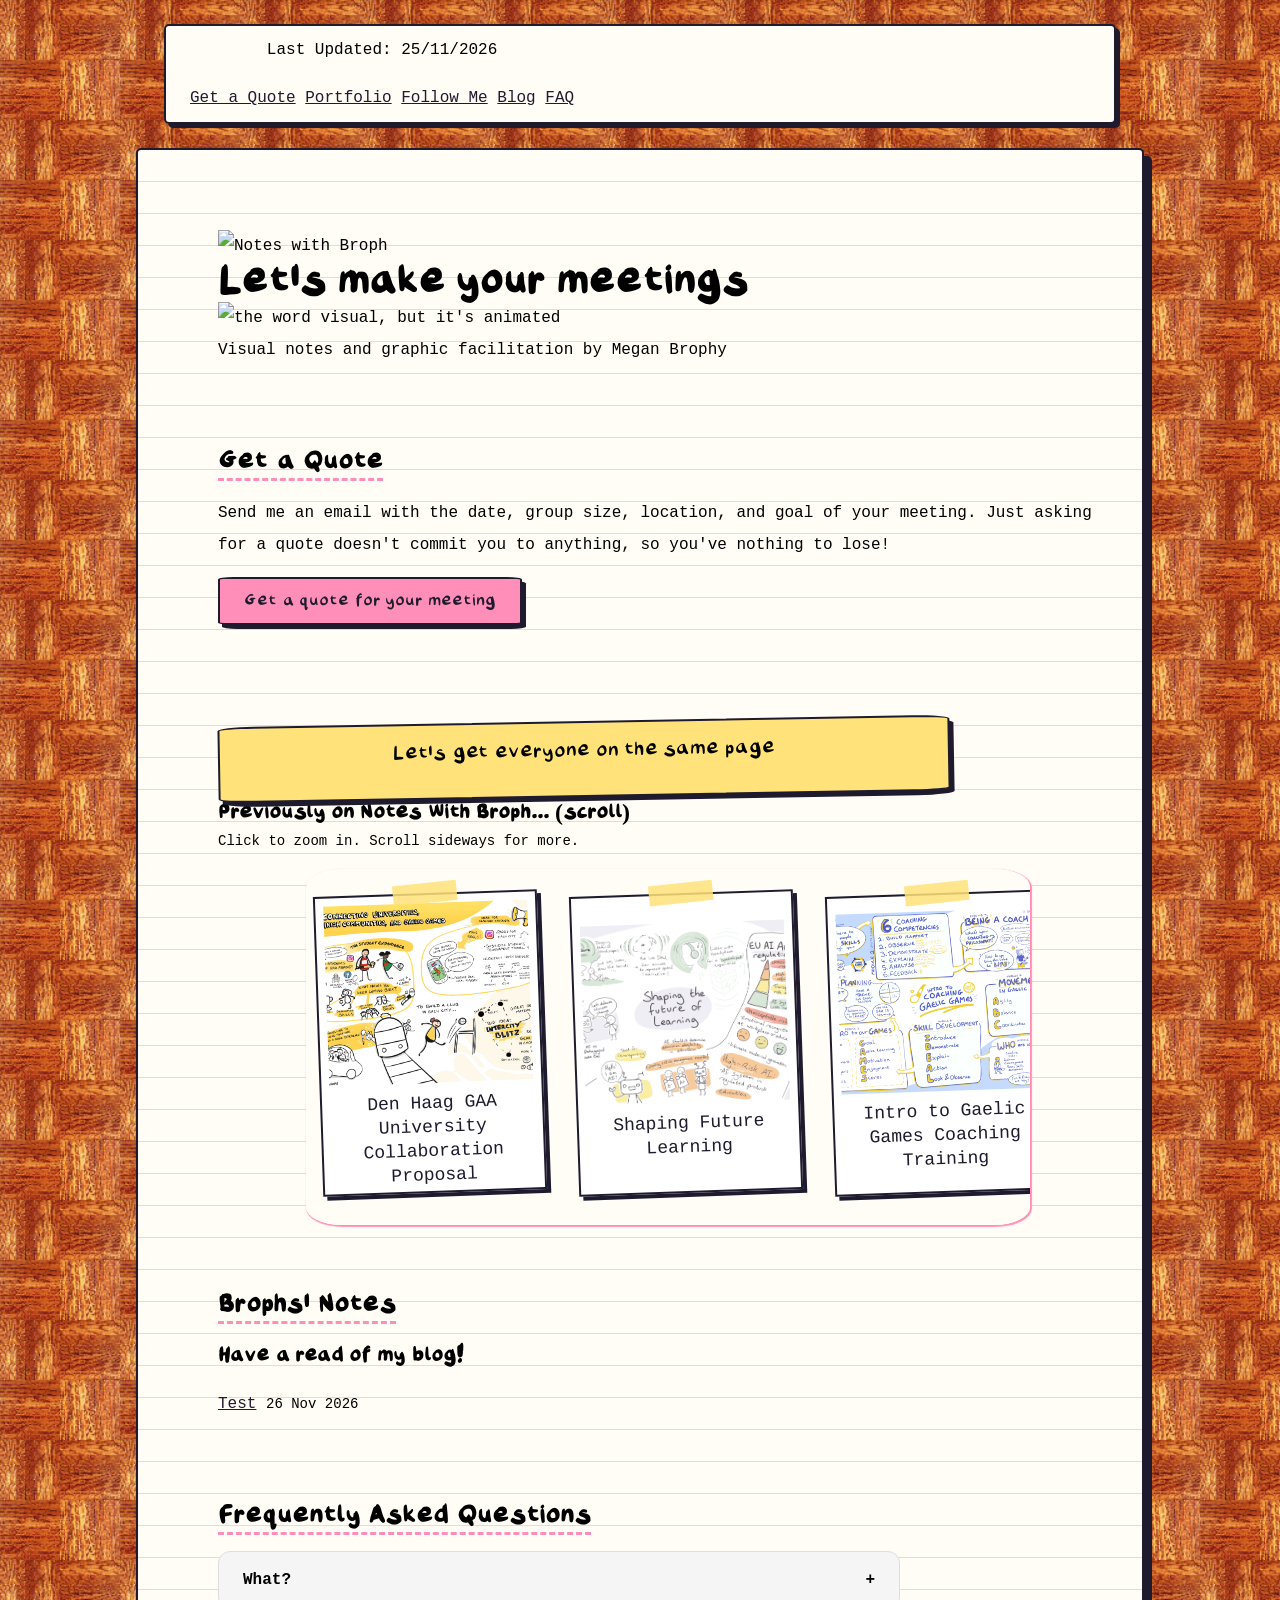
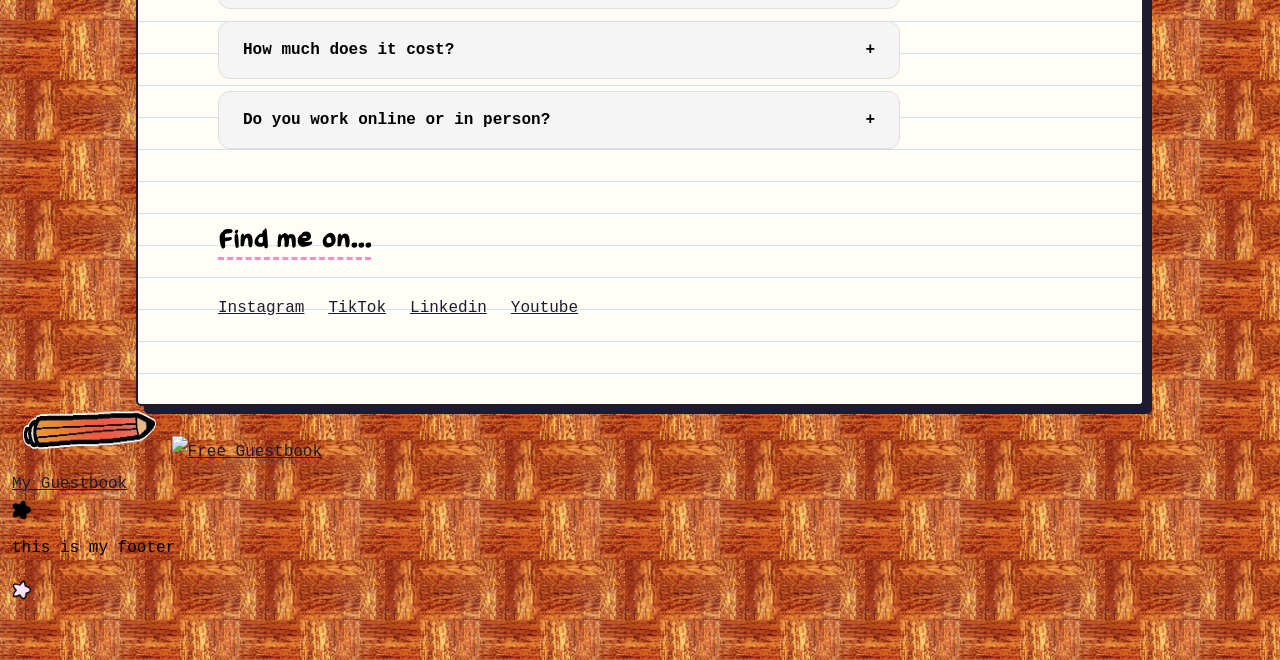
==== commit 3282ac46: "Enhance accessibility features in index.html, and style.css; improve navigation and alt text, and ad" ====
--- a/index.html
+++ b/index.html
@@ -15,19 +15,18 @@
 
 <!-- Top Bar -->
     <header class="topbar">
-        <nav>
+        <nav aria-label="Main navigation">
             <p>Last Updated: 25/11/2026</p>
             <a href="#quote">Get a Quote</a>
             <a href="#portfolio">Portfolio</a>
-            <a href="#socials">Find Me</a>
+            <a href="#socials">Follow Me</a>
             <a href="#blog">Blog</a>
             <a href="#faq">FAQ</a>
         </nav>
     </header>
 
-<div class ="page">
-    <main>
-        <!--0. hero-->
+<main>
+    <div class="page">
         <section id="top">
             <!--fix logo.webp-->
             <img src="logo.webp" alt="Notes with Broph">
@@ -35,33 +34,36 @@
             <!--animated word: visual-->
             <img src="assets/visual.gif" alt="the word visual, but it's animated" width="350" height="60">
             <p>Visual notes and graphic facilitation by Megan Brophy</p>
+        </section>
+
+        <section id="quote">
+            <h2>Get a Quote</h2>
+            <p>Send me an email with the date, group size, location, and goal of your meeting. Just asking for a quote doesn't commit you to anything, so you've nothing to lose!</p>
             <a class="btn" href="mailto:noteswithbroph@gmail.com?subject=Quote%20request">Get a quote for your meeting</a>
         </section>
 
-        <div class="sticky"><p>Let's get everyone on the same page</p></div>
-
-        <!--1. portfolio-->
         <section id="portfolio">
+            <div class="sticky"><p>Let's get everyone on the same page</p></div>
             <h3>Previously on Notes With Broph... (scroll)</h3>
             <p class="small">Click to zoom in. Scroll sideways for more.</p>
-            <div class="scrollable">    
+            <div class="scrollable">  
                 <button class="polaroid" style="--r:-2deg" data-src="assets/den_haag_uni_project.webp">
-                <img src="assets/den_haag_uni_project.webp" alt="visual summary of a meeting with Den Haag GAA regarding using the Gaelic Games Development Fund to improve integration with local universities." width="200" height="180">
+                <img src="assets/den_haag_uni_project.webp" alt="visual summary of a meeting with Den Haag GAA." width="200" height="180">
                 <span>Den Haag GAA University Collaboration Proposal</span>
                 </button>
 
                 <button class="polaroid" style="--r:-2deg" data-src="assets/shaping_future_learning.webp">
-                <img src="assets/shaping_future_learning.webp" alt="visual summary of how AI may impact the future of learning and education" width="200" height="180">
+                <img src="assets/shaping_future_learning.webp" alt="visual summary of how AI may impact the future of education." width="200" height="180">
                 <span>Shaping Future Learning</span>
                 </button>
 
                 <button class="polaroid" style="--r:-2deg" data-src="assets/gge_coaching_full.webp">
-                <img src="assets/gge_coaching_full.webp" alt="visual summary of the introduction to Gaelic Games Coaching training that took place in Brussels." width="200" height="180">
+                <img src="assets/gge_coaching_full.webp" alt="visual summary of the introduction to Gaelic Games Coaching training." width="200" height="180">
                 <span>Intro to Gaelic Games Coaching Training</span>
                 </button>
 
                 <button class="polaroid" style="--r:-2deg" data-src="assets/digital_sovereignty.webp">
-                <img src="assets/digital_sovereignty.webp" alt="visual summary of digital sovereignty movements in Europe and at the European Union level" width="200" height="180">
+                <img src="assets/digital_sovereignty.webp" alt="visual summary of digital sovereignty movements in Europe." width="200" height="180">
                 <span>European Digital Sovereignty</span>
                 </button>
 
@@ -70,15 +72,15 @@
                 <span>AI in higher education</span>
                 </button>
 
+                <!--fix spelling mistake in image "laatste"-->
                 <button class="polaroid" style="--r:-2deg" data-src="assets/team4teams_q4_2026.webp">
-                <img src="assets/team4teams_q4_2026.webp" alt="visual summary of the q4 2026 meeting for the organisation Team4Teams" width="200" height="180">
+                <img src="assets/team4teams_q4_2026.webp" alt="visual summary of the q4 2026 meeting for Team4Teams" width="200" height="180">
                 <span>Team4Teams Q4 2026 meeting</span>
                 </button>
-                <img src = "assets/pinkstar.webp" alt="star" width="20" height="20"> <img src = "assets/blackstar.webp" alt="star" width="20" height="20">
+                <img src = "assets/pinkstar.webp" alt="" width="20" height="20"> <img src = "assets/blackstar.webp" alt="" width="20" height="20">
             </div>
         </section>
 
-        <!--2. blog notes-->
         <section id="blog">
             <h2> Brophs' Notes</h2>
             <h3>Have a read of my blog!</h3>
@@ -88,42 +90,21 @@
             </ul>
         </section>
 
-        <!--3. faq-->
-        <!--4. Quote + socials-->
-    </main>
-
-    <footer>
-        <!--add a footer-->
-    </footer>
-
-    <!--add zoom ability-->
-    <dialog id="zoom">
-        <img id="zoom-image" alt="">
-        <button class="btn" id="zoom-close" type=""button>Close</button>
-    </dialog>
-
-</div>
-<!-- Get a quote -->
-        <section id="quote">
-        <div class="container">
-            <img src="logo.webp">
-            <!-- How do I get buttons working-->
-            <h2>Get a quote!</h2> <h3> Send me an email with your details</h3>
-            <a href="mailto:noteswithbroph@gmail.com">
-                <!--add clickable image--> Get a Quote
-            </a>
-            <div class = container>
-
-            <img src="assets/title.gif">
-            <h2>Let's make your meetings</h2> 
-                <p>
-                <img src="assets/visual.GIF" alt="the word visual, but it's animated" width="350" height="40" align="middle">
-                </p>
-            </div>
-        </div>
-    </section>
-
-        <br>
+        <section id="faq">
+            <h2>Frequently Asked Questions</h2>
+            <details class="faq">
+                <summary>What?</summary>
+                <p>Here's my answer! :D</p>
+            </details>
+            <details class="faq">
+                <summary>How much does it cost?</summary>
+                <p>In-person visual notetaking starts at 1000€ per day. Online visual notetaking starts at 600€ per day.</p>
+            </details>
+            <details class="faq">
+                <summary>Do you work online or in person?</summary>
+                <p>Both! I'm based in the Benelux region, so I work in-person here. But I can also travel! Send me an email and let's discuss possibilities for working with eachother -> @noteswithbroph@gmail.com</p>
+            </details>
+        </section>
 
         <section id="socials">
             <h2>Find me on...</h2>
@@ -137,13 +118,27 @@
             </ul>
         </section>
 
+    <!--add zoom ability-->
+    <dialog id="zoom" aria-label="Enlarged portfolio image">
+        <img id="zoom-image" alt="">
+        <button class="btn" id="zoom-close" type="button">Close</button>
+    </dialog>
 
+    </div>
         <!-- draggable pencil -->
-        <img src="assets/pencil.webp" alt="pencil" width="150" height="50" class="draggable">
+        <img src="assets/pencil.webp" alt="a pencil you can drag around the page" width="150" height="50" class="draggable">
 
         <!-- guestbook -> get this working -->
-        <a href="http://www.smartgb.com" target="_blank"><img alt="Free Guestbook" border="0" src="http://extras2.smartgb.com/b/logo3_88_31.gif" width="88" height="31"></a><br><a href="http://users2.smartgb.com/g/g.php?a=s&i=g26-41610-8c">My Guestbook</a>
-    </div>
+        <a href="http://www.smartgb.com" target="_blank"><img alt="Free Guestbook" src="http://extras2.smartgb.com/b/logo3_88_31.gif" width="88" height="31"></a><br><a href="http://users2.smartgb.com/g/g.php?a=s&i=g26-41610-8c">My Guestbook</a>
+    </main>
+
+    <footer>
+        <img src="assets/blackstar.webp" alt="" width="20" height="20">
+        <p>this is my footer</p>
+        <img src="assets/pinkstar.webp" alt="" width="20" height="20">
+    </footer>
     
 </body>
-</html> +</html> 
+
+<!--Hiiiiiiii! When sending me an email, mention the code "secretHTML" for a 5% discount on your booking!-->
--- a/style.css
+++ b/style.css
@@ -23,7 +23,7 @@
 }
 
 /* 3. Basics */
-html { scroll-behaviour: smooth;}
+html { scroll-behavior: smooth;}
 
 body {
     margin: 0;
@@ -36,14 +36,20 @@
 }
 
 h1, h2, h3 {font-family: var(--hand); margin: 0 }
-h1 { font-size 48px; line-height: 40px; }
+h1 { font-size: 48px; line-height: 40px; }
 h2 { font-size: 30px; line-height: 32px; display: inline-block; border-bottom: 3px dashed var(--pink); margin-bottom: 16px; }
 h3 { font-size: 24px; line-height: 32px; }
 p { margin: 0 0 16px;}
 a {color: var(--ink); }
-.small {font-size 14px; line-height: 24px }
+.small {font-size: 14px; line-height: 24px }
 
 section { padding: 32px 0; scroll-margin-top: 96px; }
+
+/*Improving accessibiity, this code is AI generated by ChatGPT. TODO: Test how the website can be used without a mouse*/
+:focus-visible {
+    outline: 3px solid var(--blue);
+    outline-offset: 4px;
+}
 
 /* 4. Notebook Page */
 .page {
@@ -78,7 +84,7 @@
 
 /*6. Hero, Button, Stickynote */
 .logo { max-height: 64px; width: auto; }
-.hero-word { display: block; max-width: 100%; height: auto margin-bottom: 16px }
+.hero-word { display: block; max-width: 100%; height: auto; margin-bottom: 16px }
 
 .btn {
   display: inline-block;
@@ -141,7 +147,7 @@
     background-color: var(--paper); 
     padding: 24px 12px 32px;
     max-width: 700px;
-    max-height: 250px;
+    max-height: 300px;
     margin: 0 auto;
     box-shadow: 1px 1px 1px 1px var(--pink);
     color: var(--ink);
@@ -201,4 +207,39 @@
 
 .draggable:active {
   cursor: grabbing;
-}+}
+
+.faq { max-width: 680px; margin-bottom: 12px; background: #f5f5f5; border: 1px solid #ddd; border-radius: 12px; }
+.faq summary {
+  display: flex; justify-content: space-between;
+  padding: 12px 24px; cursor: pointer; font-weight: bold;
+  list-style: none;
+}
+
+.faq summary::-webkit-details-marker {display: none; }
+.faq summary::after { content: "+"; }
+.faq[open] summary::after { content: "-"; }
+.faq p { margin: 0; padding: 0 24px 16px; }
+
+.socials { display: flex; flex-wrap: wrap; gap: 8px 24px; padding: 0; list-style: none; }
+footer { margin-top 48px; }
+
+/* Accessibility */
+
+/* AI generated code for reduced-motion preference to improve accessibilty */
+@media (prefers-reduced-motion: reduce) {
+    *,
+    *::before,
+    *::after {
+        transition: none !important
+        scroll-behavior: auto !important;
+        animation-duration: 0.01ms !important;
+        transition-duration: 0.01ms !important;
+    }
+}
+
+@media (max-width: 600px) {          /* only applies on screens 600px wide or narrower */
+    .page { padding: 32px 16px 24px 48px; }
+    h1 { font-size: 30px; line-height: 32px; }
+    .updated { margin-left: 0; }
+}
